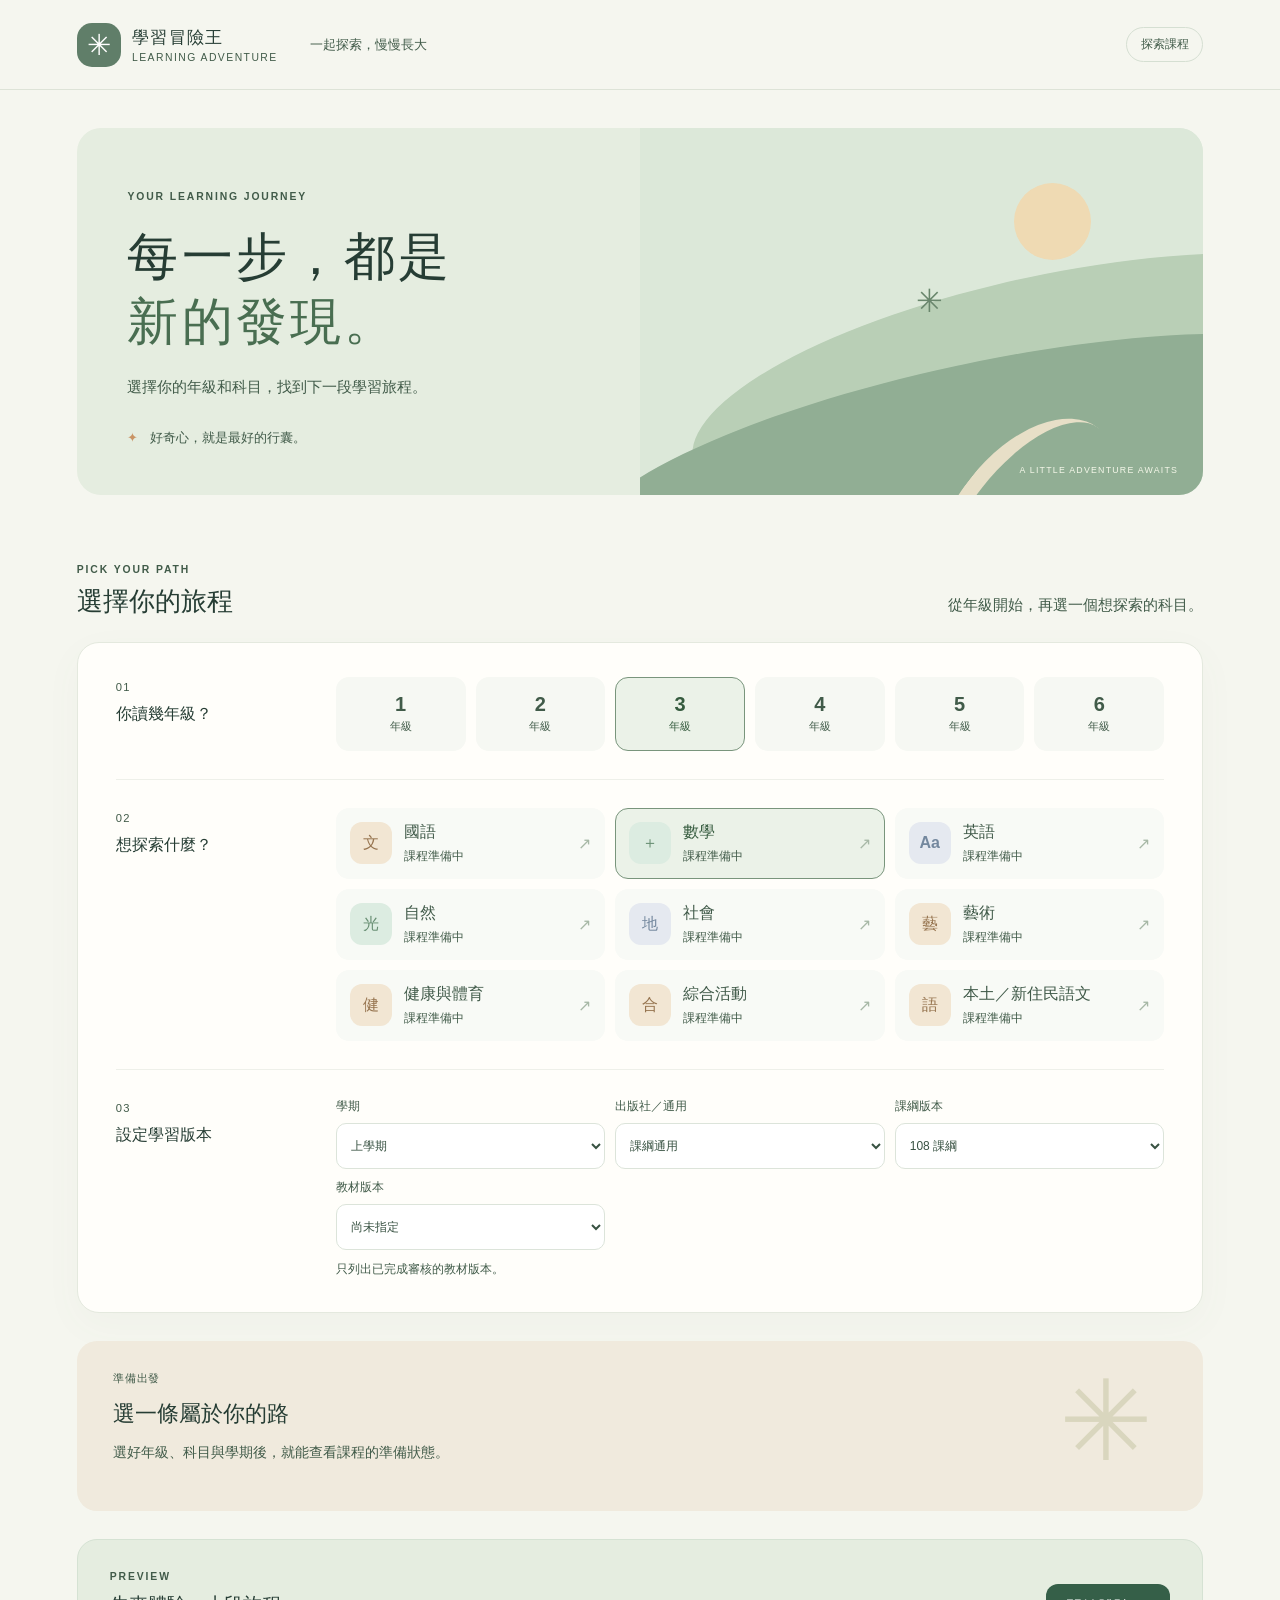
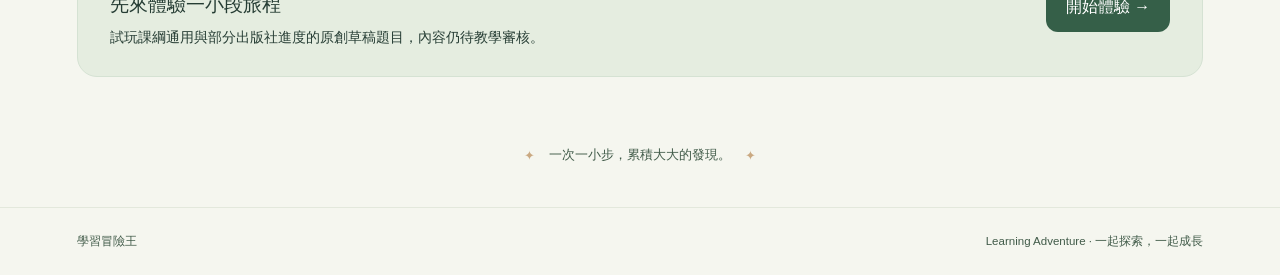
==== index.html @ 90ed05ef "Publish Learning Adventure preview build" ====
<!doctype html>
<html lang="zh-Hant">
  <head>
    <meta charset="UTF-8" />
    <meta name="viewport" content="width=device-width, initial-scale=1.0" />
    <meta name="theme-color" content="#eff2e8" />
    <title>學習冒險王 | Learning Adventure</title>
    <script type="module" crossorigin src="./assets/main-CrMRxgaQ.js"></script>
    <link rel="modulepreload" crossorigin href="./assets/styles-lvog85VI.js">
    <link rel="stylesheet" crossorigin href="./assets/styles-mUZcmq1D.css">
  </head>
  <body>
    <div id="root"></div>
  </body>
</html>
---- assets/styles-mUZcmq1D.css ----
:root{color:#263d34;font-synthesis:none;text-rendering:optimizelegibility;background:#f5f6ef;font-family:ui-rounded,PingFang TC,Noto Sans TC,sans-serif}*{box-sizing:border-box}body{margin:0}button,select{font:inherit}button{cursor:pointer}button:focus-visible,select:focus-visible,a:focus-visible{outline-offset:3px;outline:3px solid #d58255}.skip-link{z-index:5;background:#fff;padding:.7rem;position:absolute;top:-80px;left:1rem}.skip-link:focus{top:1rem}.app-shell{max-width:1440px;margin:auto}.topbar{border-bottom:1px solid #dde3d7;align-items:center;gap:2rem;height:90px;padding:0 6%;display:flex}.brand{text-align:left;color:inherit;background:0 0;border:0;align-items:center;gap:.7rem;padding:0;display:flex}.brand-mark{color:#fff;background:#607e69;border-radius:15px;place-items:center;width:44px;height:44px;font-size:29px;display:grid}.brand strong,.brand small{display:block}.brand strong{letter-spacing:.08em;font-size:1.05rem}.brand small{letter-spacing:.14em;color:#73857a;margin-top:.2rem;font-size:.54rem}.edition{color:#8c998c;flex:1;font-size:.82rem}.phase-label{color:#607e69;border:1px solid #d5dfd2;border-radius:20px;padding:.5rem .85rem;font-size:.75rem}main{padding:0 6%}.intro{background:#e5ede0;border-radius:24px;grid-template-columns:1fr 1fr;min-height:350px;margin:38px 0 64px;display:grid;overflow:hidden}.intro-copy{z-index:1;padding:58px 0 48px 9%;position:relative}.eyebrow{letter-spacing:.18em;color:#829d86;font-size:.65rem;font-weight:700}.intro h1{letter-spacing:.06em;margin:20px 0;font-size:clamp(2.2rem,4vw,3.7rem);font-weight:700;line-height:1.27}.intro h1 em{color:#789679;font-style:normal}.intro p,.section-heading p{color:#71877a;font-size:.92rem;line-height:1.8}.intro-note{color:#69826e;margin-top:29px;font-size:.8rem}.intro-note span{color:#c99465;margin-right:.5rem}.landscape{background:#dce8d9;position:relative;overflow:hidden}.sun{background:#efdab3;border-radius:50%;width:77px;height:77px;position:absolute;top:15%;right:20%}.hill{border-radius:50% 50% 0 0;position:absolute;transform:rotate(-12deg)}.hill-back{background:#b9cfb6;width:130%;height:60%;top:40%;left:8%}.hill-front{background:#91ae94;width:145%;height:55%;top:64%;left:-12%}.trail{border-left:15px solid #e7dfc7;border-radius:50%;width:25%;height:65%;position:absolute;bottom:-40%;left:56%;transform:rotate(38deg)}.flag{color:#69866c;place-items:center;font-size:2rem;display:grid;position:absolute;top:42%;left:49%}.landscape-caption{color:#f4f7e9;letter-spacing:.14em;font-size:.55rem;position:absolute;bottom:20px;right:25px}.section-heading{justify-content:space-between;align-items:end;margin-bottom:23px;display:flex}.section-heading h2{margin:.45rem 0 0;font-size:1.65rem}.section-heading p{margin:0}.chooser{background:#fffefa;border:1px solid #e4e9de;border-radius:22px;padding:34px 38px;box-shadow:0 12px 38px #5d795d0a}.chooser-row{grid-template-columns:200px 1fr;align-items:start;gap:20px;display:grid}.step{color:#9cab9a;letter-spacing:.1em;font-size:.7rem}.chooser h3{margin:.6rem 0;font-size:1rem}.grade-grid{grid-template-columns:repeat(6,1fr);gap:10px;display:grid}.grade-button{color:#65796a;background:#f6f8f3;border:1px solid #0000;border-radius:13px;min-height:74px}.grade-button span{font-size:1.25rem;font-weight:700;display:block}.grade-button small{margin-top:4px;font-size:.68rem;display:block}.grade-button.selected,.subject-button.selected{color:#355b3e;background:#ebf2e8;border-color:#79957c}.divider{background:#eef0e9;height:1px;margin:28px 0}.subject-grid{grid-template-columns:repeat(3,1fr);gap:10px;display:grid}.subject-button{text-align:left;color:#405a49;background:#f8faf6;border:1px solid #0000;border-radius:13px;align-items:center;gap:12px;min-height:70px;padding:13px;display:flex}.subject-button small{color:#9aaa9a;margin-top:5px;font-size:.65rem;display:block}.subject-icon{color:#96744f;background:#f2e6d3;border-radius:12px;place-items:center;width:42px;height:42px;font-weight:700;display:grid}.icon-math,.icon-science{color:#668d71;background:#dcece1}.icon-english,.icon-social{color:#74889e;background:#e5e9f0}.arrow{color:#a7b8a6;margin-left:auto}.select-grid{grid-template-columns:repeat(3,1fr);gap:10px;display:grid}.select-grid label{color:#778c7c;font-size:.75rem}.select-grid select{color:#385242;background:#fff;border:1px solid #dce4da;border-radius:10px;width:100%;min-height:46px;margin-top:8px;padding:12px 10px;display:block}.course-card{background:#f0eadd;border-radius:20px;min-height:170px;margin:28px 0;padding:30px 36px;position:relative;overflow:hidden}.course-badge{color:#977b5f;letter-spacing:.08em;font-size:.7rem}.course-card h2{margin:12px 0;font-size:1.4rem}.course-card p{color:#7f8173;max-width:70%;margin:6px 0;font-size:.85rem;line-height:1.7}.course-decoration{color:#d9d6be;font-size:7rem;line-height:1;position:absolute;top:25px;right:50px}.text-button{color:#5a7861;background:0 0;border:0;padding:10px 0;font-weight:700}.closing{color:#91a38f;justify-content:center;align-items:center;gap:14px;padding:30px;font-size:.8rem;display:flex}.closing span{color:#caa982}footer{color:#91a294;border-top:1px solid #e3e8dc;justify-content:space-between;gap:1rem;padding:26px 6%;font-size:.72rem;display:flex}@media (width<=750px){.topbar{height:74px}.edition{display:none}.phase-label{margin-left:auto}.intro{grid-template-columns:1fr;margin:24px 0 42px}.intro-copy{padding:40px 8% 24px}.landscape{height:170px}.section-heading{display:block}.section-heading p{margin-top:8px}.chooser{padding:24px 20px}.chooser-row{grid-template-columns:1fr;gap:12px}.grade-grid{grid-template-columns:repeat(3,1fr)}.subject-grid{grid-template-columns:repeat(2,1fr)}.select-grid{grid-template-columns:1fr}.course-card{padding:25px}.course-card p{max-width:85%}.course-decoration{opacity:.55;font-size:5rem;right:12px}.closing{text-align:center}footer{flex-wrap:wrap}}@media (prefers-reduced-motion:reduce){*,:before,:after{scroll-behavior:auto!important;transition-duration:.01ms!important;animation-duration:.01ms!important;animation-iteration-count:1!important}}:root{--text-muted:#415b49;--text-accent:#496e51}.brand small,.edition,.phase-label,.eyebrow,.intro p,.section-heading p,.intro-note,.step,.grade-button,.subject-button small,.select-grid label,.course-badge,.course-card p,.text-button,.closing,footer{color:var(--text-muted)}.intro h1 em{color:var(--text-accent)}.brand small{font-size:.65rem}.subject-button small{font-size:.75rem}footer strong{color:var(--text-muted)}.material-note{color:var(--text-muted);grid-column:1/-1;margin:0;font-size:.75rem;line-height:1.5}.question-card{color:#263d34;background:#fffefa;border:1px solid #dce4da;border-radius:20px;padding:24px}.question-card fieldset{border:1px solid #dce4da;border-radius:12px;margin:16px 0;padding:14px}.question-card label{margin:10px 0;line-height:1.6;display:block}.question-card input:not([type=radio]):not([type=checkbox]),.question-card select{max-width:100%;min-height:44px;font:inherit;border:1px solid #879c8c;border-radius:8px;padding:8px;display:block}.question-card input[type=radio],.question-card input[type=checkbox]{vertical-align:middle;width:20px;height:20px}.question-card button{color:#263d34;background:#e4eee2;border:1px solid #55735d;border-radius:10px;min-height:44px;margin:4px 8px 4px 0;padding:10px 16px}.question-card button:disabled{opacity:.55;cursor:not-allowed}.progress-report{color:#263d34;background:#fffefa;border:1px solid #dce4da;border-radius:20px;margin-top:20px;padding:24px}.progress-report button{color:#263d34;background:#e4eee2;border:1px solid #55735d;border-radius:10px;min-height:44px;margin:4px 8px 4px 0;padding:10px 16px}.course-player{color:#263d34;background:#fffefa;border:1px solid #dce4da;border-radius:20px;margin:28px 0;padding:24px}.course-player>label{margin:14px 0;display:block}.course-player>label input,.course-player>label select{max-width:100%;min-height:44px;font:inherit;border:1px solid #879c8c;border-radius:8px;padding:8px;display:block}.course-player>button{color:#263d34;background:#e4eee2;border:1px solid #55735d;border-radius:10px;min-height:44px;margin:4px 8px 4px 0;padding:10px 16px}.course-player>button:disabled{opacity:.55;cursor:not-allowed}.preview-invitation{color:#263d34;background:#e5ede0;border:1px solid #d5e2d3;border-radius:20px;justify-content:space-between;align-items:center;gap:24px;margin:28px 0;padding:26px 32px;display:flex}.preview-invitation h2{margin:8px 0;font-size:1.2rem}.preview-invitation p{margin:0;font-size:.88rem;line-height:1.7}.preview-invitation a{white-space:nowrap;color:#fff;background:#355f48;border-radius:12px;justify-content:center;align-items:center;min-height:48px;padding:12px 20px;font-weight:700;text-decoration:none;display:inline-flex}.preview-shell{max-width:1120px;margin:auto}.preview-header{border-bottom:1px solid #dce5d9;justify-content:space-between;align-items:center;height:76px;padding:0 6%;display:flex}.preview-home{color:#365d45;font-size:1.6rem;font-weight:700;text-decoration:none}.preview-home span{letter-spacing:.06em;vertical-align:middle;font-size:1rem}.preview-tag{color:#496b53;background:#e5eee2;border:1px solid #cfdfce;border-radius:20px;padding:8px 12px;font-size:.75rem;font-weight:700}.preview-main{max-width:960px;margin:auto;padding:0 6% 50px}.preview-hero{padding:45px 0 35px}.preview-hero h1{letter-spacing:.04em;margin:14px 0;font-size:clamp(2rem,5vw,3.1rem);line-height:1.3}.preview-hero h1 em{color:#648970;font-style:normal}.preview-hero>p{color:#496250;margin:0;line-height:1.7}.preview-notice{color:#654b2a;background:#fff8e8;border-left:4px solid #bd8c44;border-radius:3px 10px 10px 3px;margin-top:22px;padding:13px 16px;font-size:.85rem;line-height:1.7}.preview-section-heading{justify-content:space-between;align-items:end;gap:12px;margin-bottom:16px;display:flex}.preview-section-heading h2{margin:7px 0 0;font-size:1.35rem}.preview-section-heading>span{color:#4e6956;font-size:.78rem}.preview-unit-grid{grid-template-columns:repeat(3,minmax(0,1fr));gap:10px;display:grid}.preview-unit{text-align:left;color:#2e4b38;background:#fffefa;border:1px solid #d9e4d8;border-radius:15px;align-items:center;gap:10px;min-height:94px;padding:14px 12px;display:flex}.preview-unit.selected{background:#eaf2e7;border:2px solid #64866b;padding:13px 11px}.preview-icon{color:#4d795b;background:#dcece1;border-radius:13px;flex:none;place-items:center;width:40px;height:40px;font-size:1.4rem;font-weight:700;display:grid}.preview-icon.science{color:#967149;background:#f4e6d4}.preview-unit-copy{flex-direction:column;flex:1;gap:5px;min-width:0;display:flex}.preview-unit-copy strong{font-size:.94rem;line-height:1.35}.preview-unit-copy small{color:#526b58;font-size:.72rem}.preview-activity{background:#e8efe3;border-radius:22px;margin-top:32px;padding:26px}.preview-activity-heading{justify-content:space-between;align-items:end;gap:16px;display:flex}.preview-activity-heading h2{margin:8px 0;font-size:1.45rem}.preview-activity-heading p{color:#526b58;margin:0;font-size:.8rem}.preview-counter{white-space:nowrap;color:#5b7a62}.preview-counter strong{font-size:1.8rem}.preview-progress{background:#d2e0d0;border-radius:8px;height:7px;margin:20px 0}.preview-progress span{background:#658b6c;border-radius:8px;height:100%;display:block}.preview-activity .question-card h2{margin-top:0;font-size:1.2rem;line-height:1.65}.preview-activity .question-card fieldset label{align-items:center;gap:9px;min-height:40px;display:flex}.preview-activity .question-card fieldset label:has(input[type=number]){display:block}.preview-navigation{justify-content:space-between;align-items:center;gap:8px;margin-top:18px;display:flex}.preview-navigation button{font:inherit;color:#365d45;background:#fff;border:1px solid #64866b;border-radius:10px;min-height:44px;padding:8px 14px;font-weight:700}.preview-navigation button:disabled{opacity:.45;cursor:not-allowed}.preview-navigation span{text-align:center;color:#496250;font-size:.75rem}.preview-finish,.preview-privacy{color:#496250;font-size:.8rem;line-height:1.7}.preview-privacy{text-align:center;margin-top:22px}@media (width<=750px){.preview-invitation{flex-direction:column;align-items:flex-start;padding:23px}.preview-invitation a{width:100%}.preview-main{padding-left:5%;padding-right:5%}.preview-hero{padding:32px 0 28px}.preview-unit-grid{grid-template-columns:repeat(2,minmax(0,1fr))}.preview-unit{gap:8px;min-height:104px;padding:12px 9px}.preview-unit.selected{padding:11px 8px}.preview-icon{width:34px;height:34px}.preview-activity{padding:18px 14px}.preview-activity .question-card{padding:18px}.preview-navigation span{max-width:105px}}.preview-filter{margin:14px 0 4px;font-size:.85rem;font-weight:700;display:block}.preview-filter select{color:#263d34;width:100%;min-height:48px;font:inherit;background:#fffefa;border:1px solid #879c8c;border-radius:10px;margin-top:8px;padding:10px;display:block}.preview-scope,.preview-source{color:#496250;font-size:.8rem;line-height:1.65}.preview-source a{color:#315e43}.preview-selectors{grid-template-columns:repeat(4,minmax(0,1fr));gap:12px;display:grid}.preview-selectors .preview-filter{min-width:0}@media (width<=750px){.preview-selectors{grid-template-columns:repeat(2,minmax(0,1fr))}}.lesson-explorer{margin-top:20px}.lesson-introduction{background:#fffefa;border:1px solid #dbe6d8;border-radius:18px;align-items:flex-start;gap:16px;padding:22px;display:flex}.lesson-number{color:#55785d;letter-spacing:.06em;background:#e6eee1;border-radius:14px;flex:none;place-items:center;width:44px;height:44px;font-size:.8rem;font-weight:800;display:grid}.lesson-introduction h3,.lesson-picture-heading h3{margin:5px 0 8px;font-size:1.1rem}.lesson-introduction p,.lesson-picture-heading p,.lesson-lab p{color:#405b49;margin:0;font-size:.9rem;line-height:1.8}.lesson-picture-heading{justify-content:space-between;align-items:end;gap:16px;margin:26px 0 12px;display:flex}.lesson-picture-heading h3{margin-bottom:0}.lesson-picture-heading p{font-size:.78rem}.lesson-scene-buttons{grid-template-columns:repeat(3,minmax(0,1fr));gap:8px;display:grid}.lesson-scene-buttons button{color:#3e5c47;background:#fbfcf8;border:1px solid #cbdccd;border-radius:12px;justify-content:center;align-items:center;gap:8px;min-height:58px;padding:10px;font-weight:700;display:flex}.lesson-scene-buttons button span{color:#6f8e75;font-size:.7rem}.lesson-scene-buttons button[aria-pressed=true]{color:#2e5439;background:#d9e9d6;border-color:#597d60}.lesson-scene{background:#fffefa;border:1px solid #dbe6d8;border-radius:18px;grid-template-columns:1fr 1fr;gap:0;min-height:180px;margin:10px 0 0;display:grid;overflow:hidden}.lesson-art{text-align:center;white-space:pre-line;overflow-wrap:anywhere;color:#385849;letter-spacing:.03em;background:#f2e8d5;place-items:center;padding:24px;font-size:clamp(1.1rem,2.7vw,1.65rem);font-weight:700;line-height:1.65;display:grid}.lesson-scene figcaption{align-self:center;padding:24px}.lesson-scene figcaption strong{color:#385b42;font-size:1.05rem}.lesson-scene figcaption p{color:#405b49;margin:8px 0 0;font-size:.9rem;line-height:1.8}.lesson-lab{background:#fffefa;border:1px solid #dbe6d8;border-radius:18px;margin-top:12px;padding:20px}.lesson-lab strong{color:#385b42}.lesson-lab p{margin-top:4px;font-size:.85rem}.counting-display{color:#719b76;flex-wrap:wrap;justify-content:center;align-items:center;gap:12px;min-height:70px;font-size:1.7rem;display:flex}.lab-controls{flex-wrap:wrap;justify-content:center;align-items:center;gap:10px;margin-top:12px;display:flex}.lab-controls button{color:#35583e;background:#f8faf5;border:1px solid #829e86;border-radius:11px;min-width:48px;min-height:44px;padding:8px 14px;font-weight:700}.lab-controls button[aria-pressed=true]{background:#d9e9d6;border-color:#5e8465}.lab-controls button:disabled{opacity:.45;cursor:not-allowed}.fraction-strip{border:1px solid #8fa994;border-radius:9px;height:42px;margin:18px 0 6px;display:flex;overflow:hidden}.fraction-strip span{background:#f2f5ed;border-right:1px solid #8fa994;flex:1}.fraction-strip span:last-child{border-right:0}.fraction-strip span.filled{background:#8ab691}.fraction-result{text-align:center}.lesson-start,.lesson-return{font:inherit;border-radius:12px;min-height:48px;padding:11px 18px;font-weight:700}.lesson-start{color:#fff;background:#3e6a4b;border:1px solid #365e42;justify-content:space-between;align-items:center;gap:24px;width:100%;margin-top:20px;display:flex}.lesson-return{color:#385c42;background:#fffefa;border:1px solid #afc5b2;margin-top:12px}.lesson-pending{color:#405b49;font-size:.9rem;line-height:1.7}@media (width<=600px){.lesson-introduction{gap:12px;padding:18px}.lesson-number{width:38px;height:38px}.lesson-picture-heading{flex-direction:column;align-items:flex-start;gap:5px}.lesson-scene-buttons button{flex-direction:column;gap:2px;padding:8px 4px;font-size:.8rem}.lesson-scene{grid-template-columns:1fr}.lesson-art{min-height:126px;padding:16px}.lesson-scene figcaption{padding:16px 18px}.lesson-lab{padding:16px}}.question-visual{background:#f6f9f2;border:1px solid #d9e6d8;border-radius:16px;margin:16px 0 20px;overflow:hidden}.question-visual figcaption{color:#385b42;flex-wrap:wrap;align-items:center;gap:5px 12px;padding:12px 15px;font-size:.85rem;display:flex}.question-visual figcaption span{color:#526b58;font-size:.75rem;line-height:1.5}.question-symbols-display{color:#527e59;flex-wrap:wrap;justify-content:center;align-items:center;gap:15px;min-height:90px;padding:12px;font-size:2rem;display:flex}.question-scene{text-align:center;color:#385849;background:#f2e8d5;flex-direction:column;justify-content:center;align-items:center;gap:8px;min-height:105px;padding:14px;display:flex}.question-scene-label{font-size:.75rem;font-weight:700}.question-scene div{white-space:pre-line;overflow-wrap:anywhere;font-size:clamp(1.05rem,2.7vw,1.5rem);font-weight:700;line-height:1.5}.question-scene-buttons{flex-wrap:wrap;gap:6px;padding:8px;display:flex}.question-card .question-scene-buttons button{background:#fff;min-height:42px;margin:0;padding:8px 12px;font-size:.8rem}.question-card .question-scene-buttons button[aria-pressed=true]{background:#d9e9d6;border-color:#597d60}.question-illustration{background:#f2ead9;width:100%;height:auto;max-height:280px;display:block}.question-jump{color:#405b49;align-items:center;gap:10px;margin-top:14px;font-size:.85rem;font-weight:700;display:flex}.question-jump select{color:#263d34;min-height:44px;font:inherit;background:#fffefa;border:1px solid #879c8c;border-radius:10px;padding:8px}.publisher-coverage{color:#35583e;background:#fffefa;border:1px solid #d4e1d2;border-radius:14px;margin-top:18px}.publisher-coverage summary{cursor:pointer;padding:15px;font-weight:700;line-height:1.5}.publisher-coverage summary span{color:#5b7861;margin-left:8px;font-size:.78rem;font-weight:400;display:inline-block}.publisher-coverage p{margin:0;padding:0 15px 12px;font-size:.8rem;line-height:1.7}.coverage-scroll{margin:0 15px 15px;overflow-x:auto}.coverage-scroll table{border-collapse:collapse;text-align:left;width:100%;min-width:670px;font-size:.8rem}.coverage-scroll caption{text-align:left;padding:8px 0;font-weight:700}.coverage-scroll th,.coverage-scroll td{border-bottom:1px solid #e4ece1;padding:9px}.coverage-scroll thead{background:#eef5ec}.coverage-scroll td:not(:nth-child(2)){text-align:center}
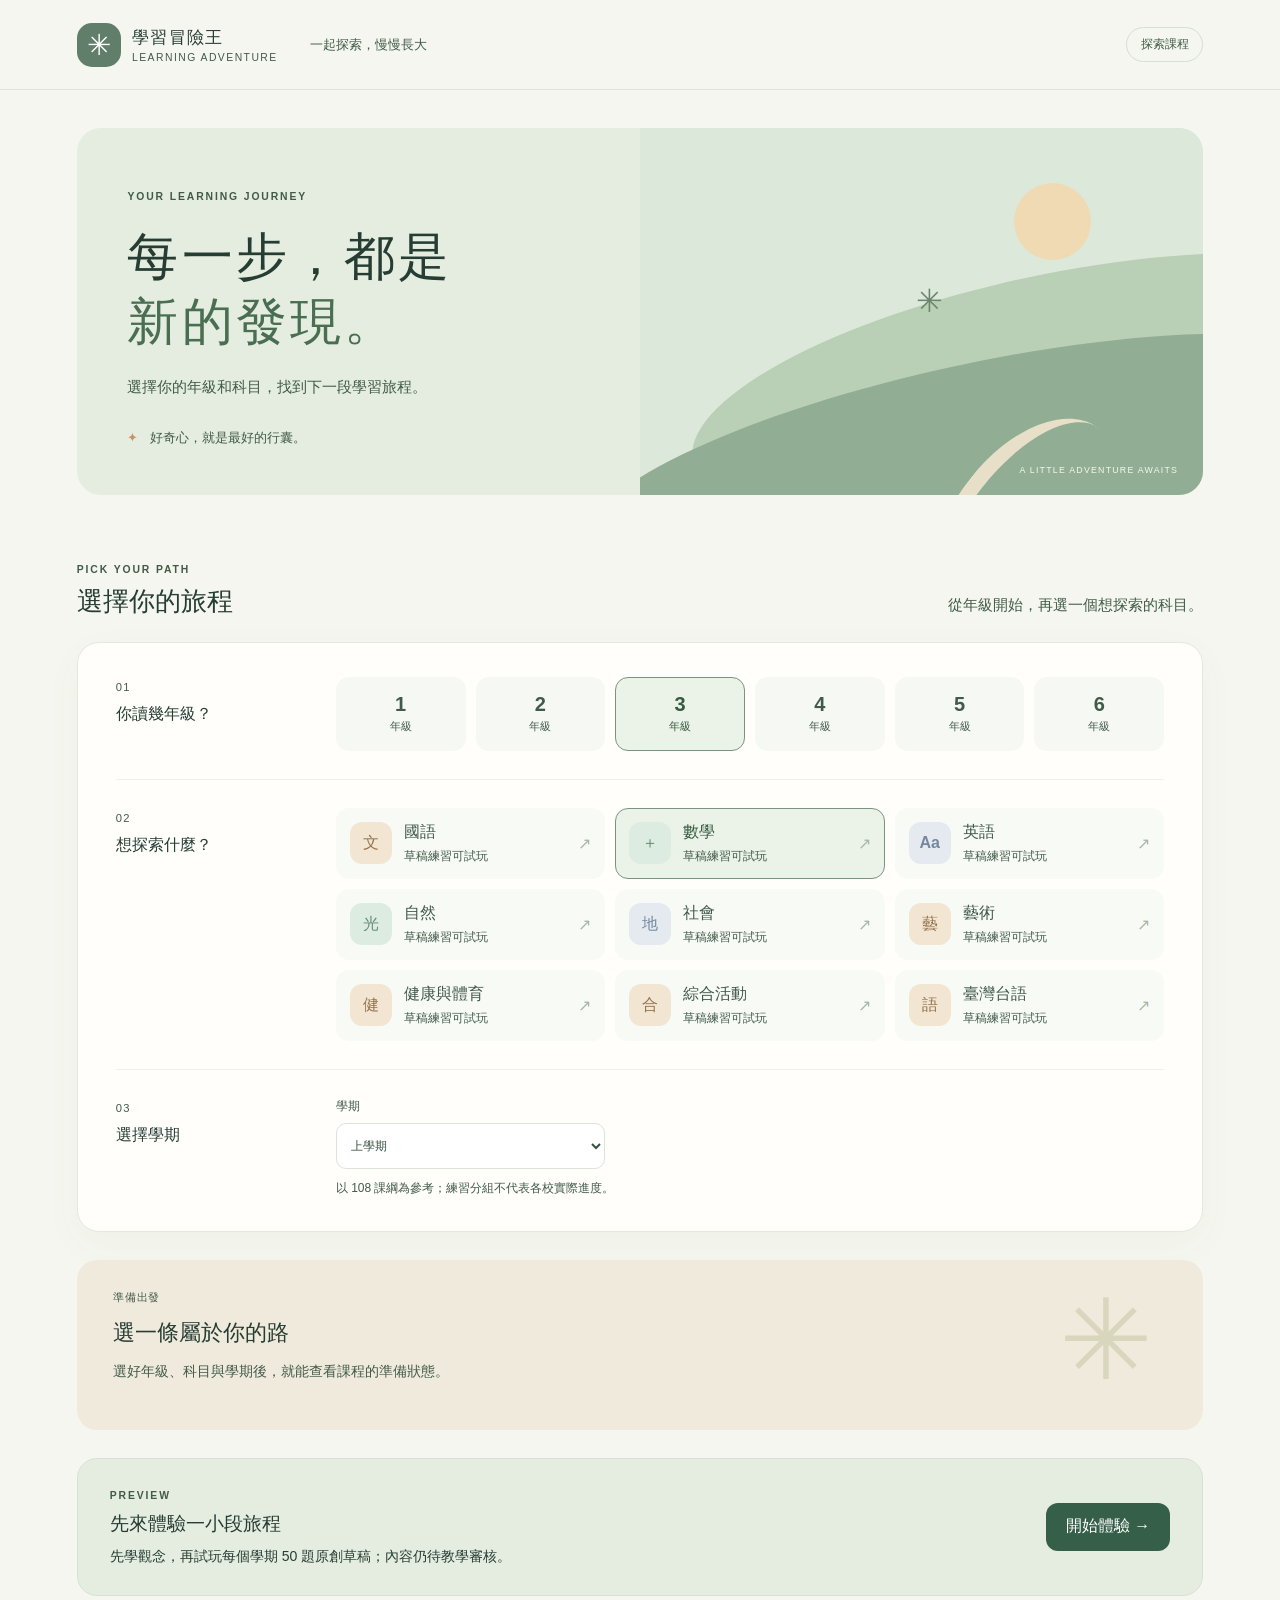
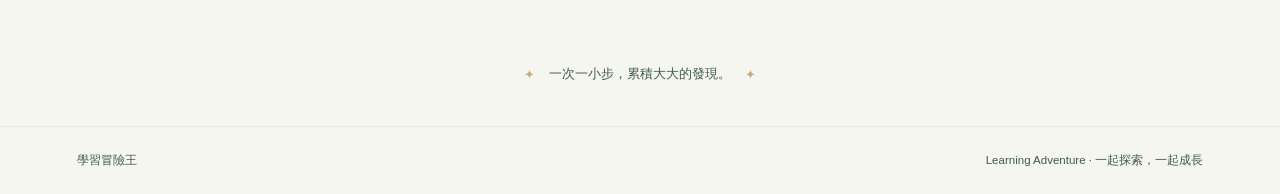
==== commit 96d50741: "Update grade and subject practice preview" ====
--- a/index.html
+++ b/index.html
@@ -5,8 +5,8 @@
     <meta name="viewport" content="width=device-width, initial-scale=1.0" />
     <meta name="theme-color" content="#eff2e8" />
     <title>學習冒險王 | Learning Adventure</title>
-    <script type="module" crossorigin src="./assets/main-CrMRxgaQ.js"></script>
-    <link rel="modulepreload" crossorigin href="./assets/styles-lvog85VI.js">
+    <script type="module" crossorigin src="./assets/main-DK3FlONK.js"></script>
+    <link rel="modulepreload" crossorigin href="./assets/styles-T1Jgxa0Z.js">
     <link rel="stylesheet" crossorigin href="./assets/styles-mUZcmq1D.css">
   </head>
   <body>
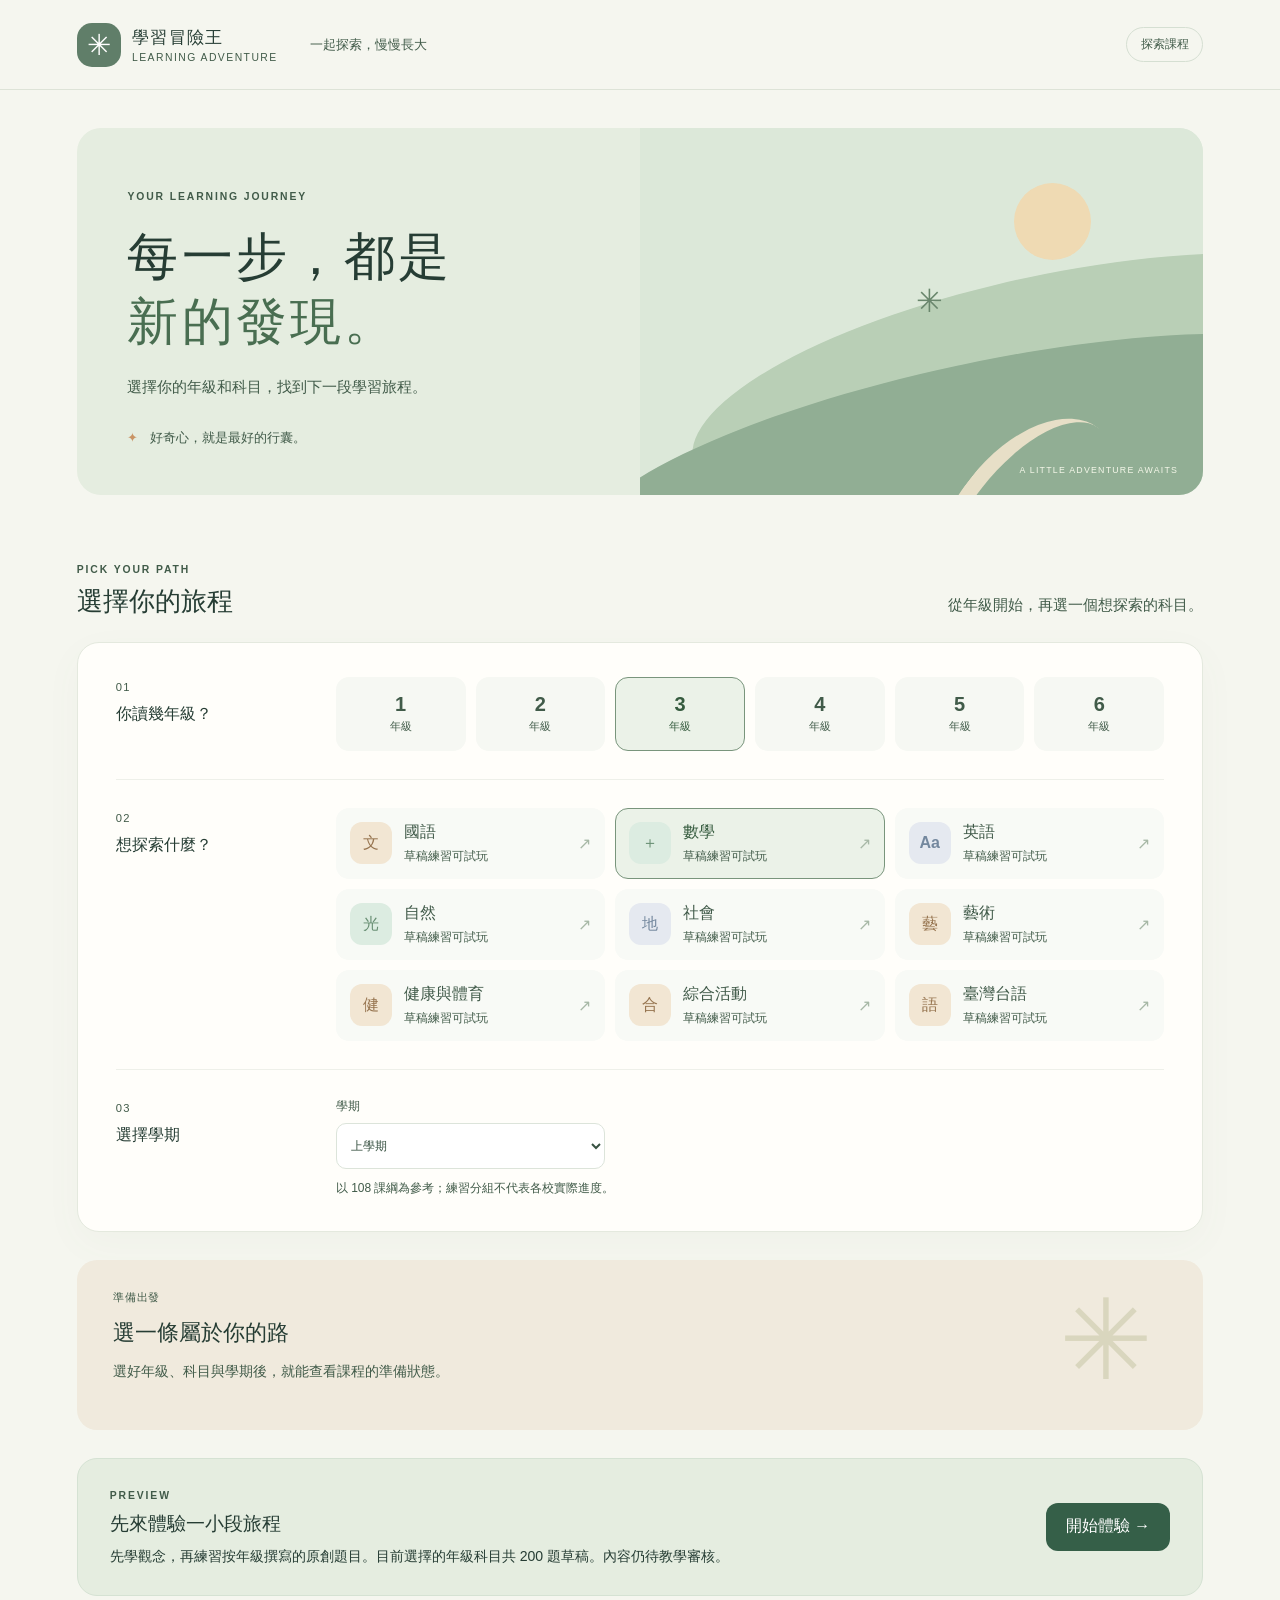
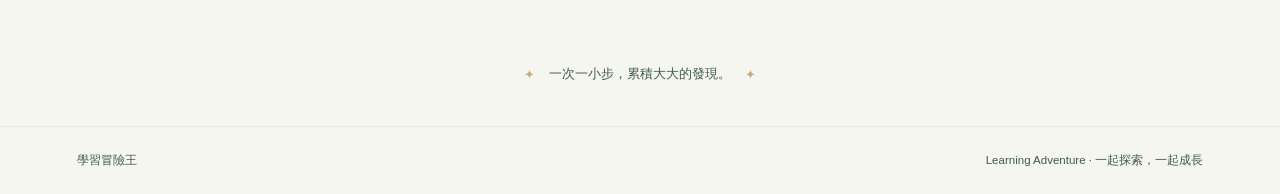
==== commit a052867e: "Publish 46 grade-specific 200-question draft courses" ====
--- a/index.html
+++ b/index.html
@@ -5,8 +5,8 @@
     <meta name="viewport" content="width=device-width, initial-scale=1.0" />
     <meta name="theme-color" content="#eff2e8" />
     <title>學習冒險王 | Learning Adventure</title>
-    <script type="module" crossorigin src="./assets/main-DK3FlONK.js"></script>
-    <link rel="modulepreload" crossorigin href="./assets/styles-T1Jgxa0Z.js">
+    <script type="module" crossorigin src="./assets/main-Xq0YNEnE.js"></script>
+    <link rel="modulepreload" crossorigin href="./assets/styles-D85-89q0.js">
     <link rel="stylesheet" crossorigin href="./assets/styles-mUZcmq1D.css">
   </head>
   <body>
